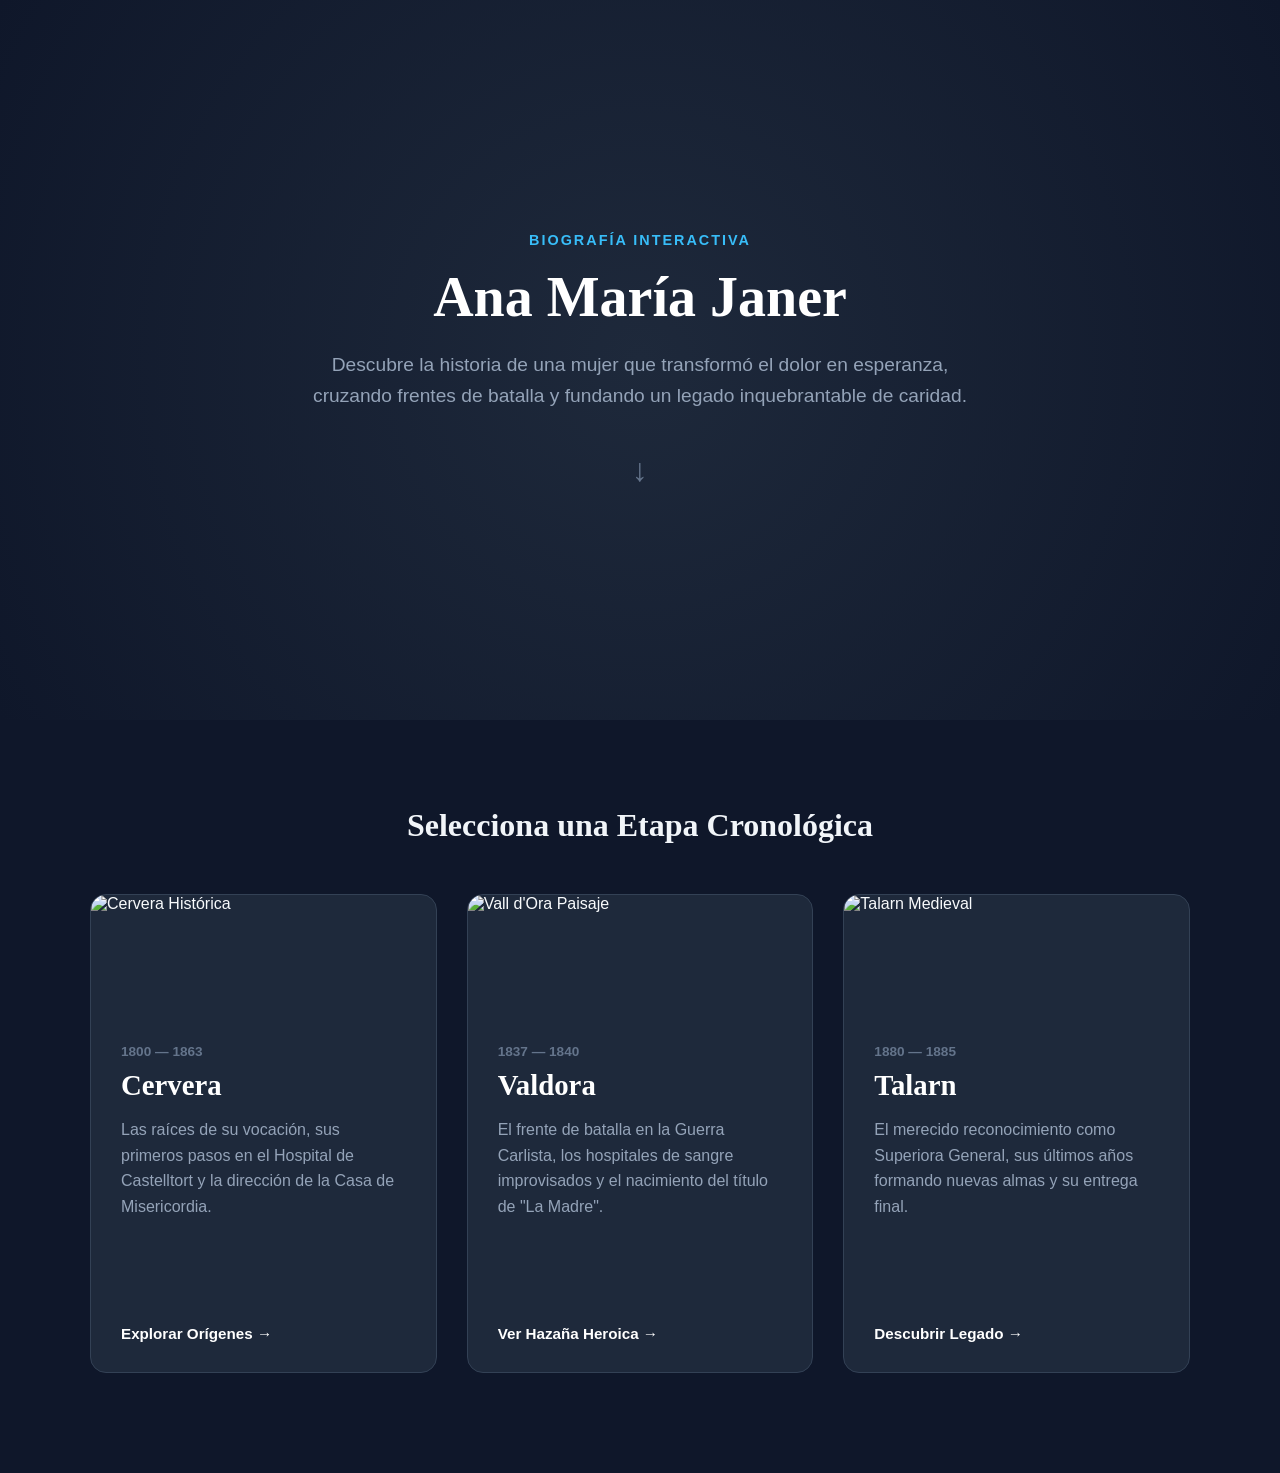
==== jorgeylicha/index.html @ e675bd60 "Add files via upload" ====
<!DOCTYPE html>
<html lang="es">
<head>
    <meta charset="UTF-8">
    <meta http-equiv="X-UA-Compatible" content="IE=edge">
    <meta name="viewport" content="width=device-width, initial-scale=1.0">
    <link rel="stylesheet" href="./style.css">
    <title>Ana María Janer — Una Vida de Caridad</title>
</head>
<body class="body-index">

    <header class="hero-index">
        <div class="hero-contenido reveal">
            <span class="hero-sub">Biografía Interactiva</span>
            <h1>Ana María Janer</h1>
            <p>Descubre la historia de una mujer que transformó el dolor en esperanza, cruzando frentes de batalla y fundando un legado inquebrantable de caridad.</p>
            <div class="flecha-bajar">↓</div>
        </div>
    </header>

    <main class="contenedor-index">
        <h2 class="titulo-seccion reveal">Selecciona una Etapa Cronológica</h2>
        
        <div class="cuadrícula-etapas">

            <a href="./Cervera.html" class="tarjeta-navegacion tarjeta-cervera reveal">
                <div class="tarjeta-imagen">
                    <img src="https://cloudfront-us-east-1.images.arcpublishing.com/elcronista/MUY6RRUQUVCPDC64MFYS536QRE.jpg" alt="Cervera Histórica">
                </div>
                <div class="tarjeta-info">
                    <span class="tarjeta-periodo">1800 — 1863</span>
                    <h3>Cervera</h3>
                    <p>Las raíces de su vocación, sus primeros pasos en el Hospital de Castelltort y la dirección de la Casa de Misericordia.</p>
                    <span class="btn-explorar">Explorar Orígenes →</span>
                </div>
            </a>

            <a href="./Valdora.html" class="tarjeta-navegacion tarjeta-valdora reveal">
                <div class="tarjeta-imagen">
                    <img src="https://upload.wikimedia.org/wikipedia/commons/thumb/2/2c/Vall_d_Ora.JPG/1920px-Vall_d_Ora.JPG" alt="Vall d'Ora Paisaje">
                </div>
                <div class="tarjeta-info">
                    <span class="tarjeta-periodo">1837 — 1840</span>
                    <h3>Valdora</h3>
                    <p>El frente de batalla en la Guerra Carlista, los hospitales de sangre improvisados y el nacimiento del título de "La Madre".</p>
                    <span class="btn-explorar">Ver Hazaña Heroica →</span>
                </div>
            </a>

            <a href="./Talarn.html" class="tarjeta-navegacion tarjeta-talarn reveal">
                <div class="tarjeta-imagen">
                    <img src="https://encrypted-tbn0.gstatic.com/images?q=tbn:ANd9GcTLB03VpU51jw95l5D8lmlIJU3jkQq7oZkuSQ&s" alt="Talarn Medieval">
                </div>
                <div class="tarjeta-info">
                    <span class="tarjeta-periodo">1880 — 1885</span>
                    <h3>Talarn</h3>
                    <p>El merecido reconocimiento como Superiora General, sus últimos años formando nuevas almas y su entrega final.</p>
                    <span class="btn-explorar">Descubrir Legado →</span>
                </div>
            </a>

        </div>
    </main>

    <script src="./script.js"></script>
</body>
</html>
---- jorgeylicha/style.css ----
/* ==========================================================================
   ESTILOS ÉPICOS PARA EL INDEX INTERACTIVO
   ========================================================================== */

   .body-index {
    margin: 0;
    font-family: Arial, sans-serif;
    background-color: #0f172a; /* Fondo oscuro espacial, ultra moderno */
    color: #f8fafc;
    overflow-x: hidden;
}

/* Hero Section */
.hero-index {
    height: 80vh;
    display: flex;
    justify-content: center;
    align-items: center;
    text-align: center;
    padding: 0 20px;
    background: radial-gradient(circle at center, #1e293b 0%, #0f172a 100%);
    position: relative;
}

.hero-contenido {
    max-width: 700px;
}

.hero-sub {
    color: #38bdf8; /* Celeste brillante */
    text-transform: uppercase;
    font-weight: bold;
    letter-spacing: 2px;
    font-size: 0.9rem;
}

.hero-index h1 {
    font-family: 'Georgia', serif;
    font-size: 3.5rem;
    margin: 15px 0;
    color: #ffffff;
    line-height: 1.2;
}

.hero-index p {
    font-size: 1.2rem;
    color: #94a3b8;
    line-height: 1.6;
}

.flecha-bajar {
    margin-top: 40px;
    font-size: 2rem;
    color: #64748b;
    animation: rebotar 2s infinite;
}

@keyframes rebotar {
    0%, 20%, 50%, 80%, 100% { transform: translateY(0); }
    40% { transform: translateY(-10px); }
    60% { transform: translateY(-5px); }
}

/* Contenedor de Selección */
.contenedor-index {
    max-width: 1100px;
    margin: 0 auto;
    padding: 60px 20px 100px 20px;
}

.titulo-seccion {
    text-align: center;
    font-size: 2rem;
    margin-bottom: 50px;
    font-family: 'Georgia', serif;
    color: #f1f5f9;
}

/* Grilla de Tarjetas */
.cuadrícula-etapas {
    display: grid;
    grid-template-columns: repeat(auto-fit, minmax(300px, 1fr));
    gap: 30px;
}

/* Tarjeta Base Estilo Enlace */
.tarjeta-navegacion {
    text-decoration: none;
    color: inherit;
    background-color: #1e293b;
    border-radius: 16px;
    overflow: hidden;
    position: relative;
    display: flex;
    flex-direction: column;
    padding: 35px;
    border: 1px solid #334155;
    transition: transform 0.4s cubic-bezier(0.175, 0.885, 0.32, 1.275), 
                box-shadow 0.4s ease, 
                border-color 0.4s ease;
}

.tarjeta-info {
    display: flex;
    flex-direction: column;
    height: 100%;
}

.tarjeta-periodo {
    font-size: 0.85rem;
    font-weight: bold;
    color: #64748b;
    margin-bottom: 10px;
    transition: color 0.3s ease;
}

.tarjeta-navegacion h3 {
    margin: 0 0 15px 0;
    font-size: 1.8rem;
    font-family: 'Georgia', serif;
    color: #ffffff;
}

.tarjeta-navegacion p {
    color: #94a3b8;
    line-height: 1.6;
    margin: 0 0 30px 0;
    font-size: 1rem;
    flex-grow: 1;
}

.btn-explorar {
    font-weight: bold;
    font-size: 0.95rem;
    color: #ffffff;
    transition: transform 0.3s ease;
    align-self: flex-start;
}

/* ==========================================================================
   HOVERS PERSONALIZADOS POR COLOR DE ETAPA (EL EFECTO ÉPICO)
   ========================================================================== */

/* Hover Cervera (Celeste) */
.tarjeta-cervera:hover {
    transform: translateY(-10px);
    border-color: #74ACDF;
    box-shadow: 0 15px 35px rgba(116, 172, 223, 0.25);
}
.tarjeta-cervera:hover .tarjeta-periodo { color: #74ACDF; }
.tarjeta-cervera:hover .btn-explorar { transform: translateX(5px); color: #74ACDF;}

/* Hover Valdora (Verde) */
.tarjeta-valdora:hover {
    transform: translateY(-10px);
    border-color: #1b4d3e;
    box-shadow: 0 15px 35px rgba(27, 77, 62, 0.4);
}
.tarjeta-valdora:hover .tarjeta-periodo { color: #2da182; }
.tarjeta-valdora:hover .btn-explorar { transform: translateX(5px); color: #2da182;}

/* Hover Talarn (Rojo Vino) */
.tarjeta-talarn:hover {
    transform: translateY(-10px);
    border-color: #6b1d2f;
    box-shadow: 0 15px 35px rgba(107, 29, 47, 0.4);
}
.tarjeta-talarn:hover .tarjeta-periodo { color: #ba3c58; }
.tarjeta-talarn:hover .btn-explorar { transform: translateX(5px); color: #ba3c58;}

/* Responsive */
@media (max-width: 600px) {
    .hero-index h1 { font-size: 2.3rem; }
    .hero-index p { font-size: 1rem; }
}

/* Modificación menor de la tarjeta para alojar la imagen correctamente */
.tarjeta-navegacion {
    text-decoration: none;
    color: inherit;
    background-color: #1e293b;
    border-radius: 16px;
    overflow: hidden; /* Esto recorta la imagen en las esquinas redondas */
    position: relative;
    display: flex;
    flex-direction: column;
    padding: 0; /* Cambiamos a 0 para que la imagen toque los bordes laterales y superior */
    border: 1px solid #334155;
    transition: transform 0.4s cubic-bezier(0.175, 0.885, 0.32, 1.275), 
                box-shadow 0.4s ease, 
                border-color 0.4s ease;
}

/* Contenedor del elemento de imagen */
.tarjeta-imagen {
    width: 100%;
    height: 200px; /* Altura ideal fija para la grilla */
    overflow: hidden;
    position: relative;
}

.tarjeta-imagen img {
    width: 100%;
    height: 100%;
    object-fit: cover; /* Hace que la imagen llene el espacio sin deformarse */
    transition: transform 0.5s ease; /* Transición suave para el zoom */
}

/* El texto de la tarjeta ahora lleva su propio padding interno */
.tarjeta-info {
    display: flex;
    flex-direction: column;
    height: 100%;
    padding: 25px 30px 30px 30px; /* Mantiene la separación del texto */
}

/* EFECTO ÉPICO ADICIONAL: Zoom en la imagen al hacer Hover en la tarjeta */
.tarjeta-navegacion:hover .tarjeta-imagen img {
    transform: scale(1.08); /* Creará un efecto cinematográfico de acercamiento */
}
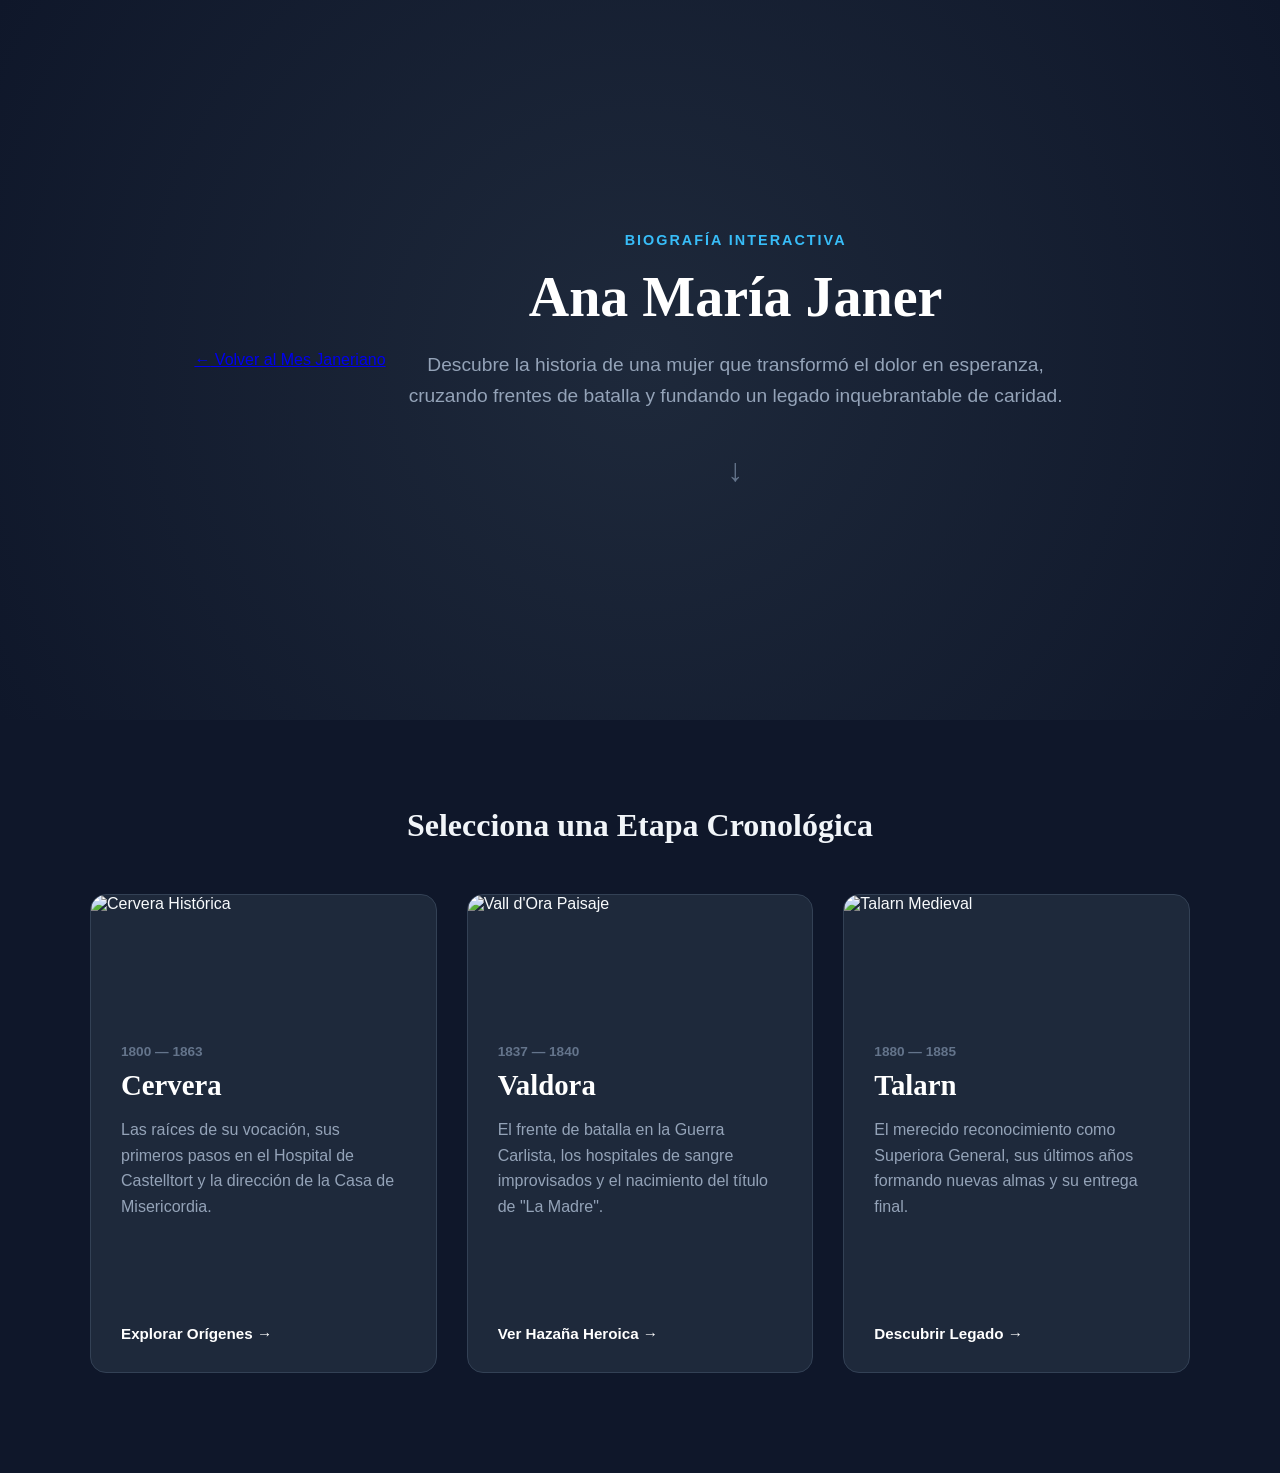
==== commit e0d0726c: "1.0" ====
--- a/jorgeylicha/index.html
+++ b/jorgeylicha/index.html
@@ -10,6 +10,9 @@
 <body class="body-index">
 
     <header class="hero-index">
+        <a href="../index.html" class="btn-volver" aria-label="Volver al Mes Janeriano">
+            <span class="btn-volver-flecha">←</span> Volver al Mes Janeriano
+        </a>
         <div class="hero-contenido reveal">
             <span class="hero-sub">Biografía Interactiva</span>
             <h1>Ana María Janer</h1>
@@ -64,4 +67,4 @@
 
     <script src="./script.js"></script>
 </body>
-</html>+</html>
